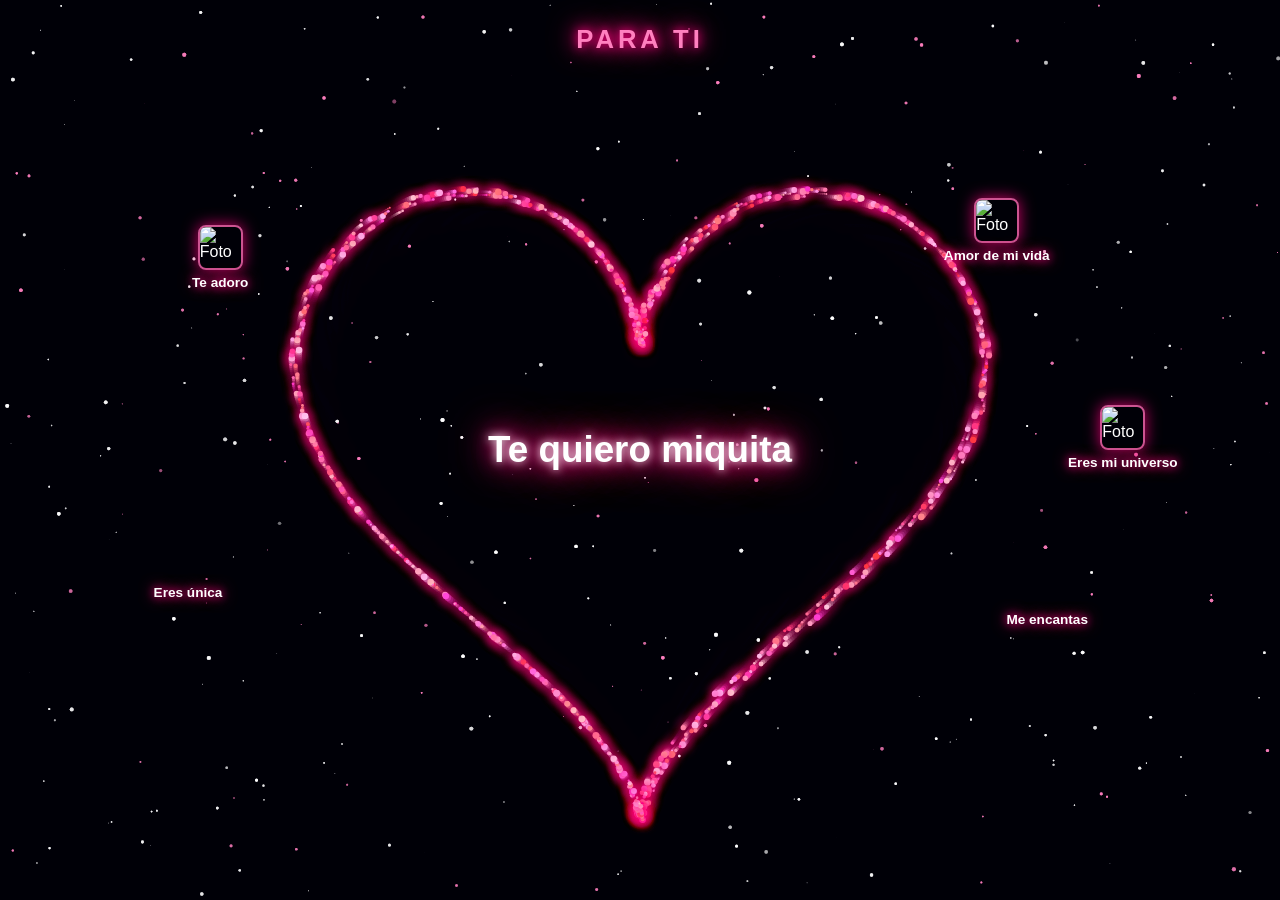
==== index.html @ d8f51f8e "Add files via upload" ====
<!DOCTYPE html>
<html lang="es">
<head>
  <meta charset="UTF-8">
  <meta name="viewport" content="width=device-width, initial-scale=1.0">
  <title>Para Mi Miquita - Universo</title>
  <style>
    * {
      margin: 0;
      padding: 0;
      box-sizing: border-box;
    }

    body {
      background: #030008;
      overflow: hidden;
      font-family: 'Segoe UI', Tahoma, Geneva, Verdana, sans-serif;
      color: #fff;
      display: flex;
      flex-direction: column;
      align-items: center;
      justify-content: center;
      height: 100vh;
    }

    canvas {
      position: absolute;
      top: 0;
      left: 0;
      width: 100%;
      height: 100%;
      z-index: 1;
    }

    .header-title {
      position: absolute;
      top: 25px;
      z-index: 10;
      font-size: 1.6rem;
      letter-spacing: 4px;
      color: #ff80bf;
      text-shadow: 0 0 10px #ff007f, 0 0 20px #ff007f, 0 0 30px #ff007f;
      text-transform: uppercase;
      font-weight: 800;
      pointer-events: none;
    }

    /* Elementos flotantes interactivos alrededor del corazón */
    .floating-item {
      position: absolute;
      z-index: 10;
      display: flex;
      flex-direction: column;
      align-items: center;
      pointer-events: none;
      animation: floatMotion 5s ease-in-out infinite alternate;
    }

    .floating-item img {
      width: 45px;
      height: 45px;
      border-radius: 8px;
      border: 2px solid rgba(255, 105, 180, 0.8);
      box-shadow: 0 0 15px rgba(255, 0, 128, 0.8);
      object-fit: cover;
      margin-bottom: 5px;
    }

    .floating-item span {
      font-size: 0.85rem;
      color: #ffffff;
      text-shadow: 0 0 8px #ff007f, 0 0 15px #ff007f;
      font-weight: 600;
    }

    @keyframes floatMotion {
      0% { transform: translateY(0px) rotate(-2deg); }
      50% { transform: translateY(-12px) rotate(2deg); }
      100% { transform: translateY(0px) rotate(-2deg); }
    }

    .main-text {
      position: absolute;
      z-index: 10;
      font-size: 2.3rem;
      font-weight: 900;
      color: #ffffff;
      text-shadow: 0 0 10px #ffffff, 0 0 20px #ff007f, 0 0 35px #ff007f, 0 0 50px #ff007f;
      text-align: center;
      pointer-events: none;
      animation: pulseText 2s ease-in-out infinite alternate;
    }

    @keyframes pulseText {
      0% { transform: scale(0.95); text-shadow: 0 0 10px #ff007f; }
      100% { transform: scale(1.08); text-shadow: 0 0 25px #ff007f, 0 0 45px #ff007f; }
    }
  </style>
</head>
<body>

  <div class="header-title">PARA TI</div>

  <!-- Texto flotante central actualizado -->
  <div class="main-text">Te quiero miquita</div>

  <!-- Frases e imágenes flotantes al estilo del video -->
  <div class="floating-item" style="top: 25%; left: 15%; animation-delay: 0s;">
    <img src="https://picsum.photos/100/100?random=1" alt="Foto">
    <span>Te adoro</span>
  </div>

  <div class="floating-item" style="top: 22%; right: 18%; animation-delay: 1s;">
    <img src="https://picsum.photos/100/100?random=2" alt="Foto">
    <span>Amor de mi vida</span>
  </div>

  <div class="floating-item" style="top: 65%; left: 12%; animation-delay: 2s;">
    <span>Eres única</span>
  </div>

  <div class="floating-item" style="top: 68%; right: 15%; animation-delay: 1.5s;">
    <span>Me encantas</span>
  </div>

  <div class="floating-item" style="top: 45%; right: 8%; animation-delay: 0.5s;">
    <img src="https://picsum.photos/100/100?random=3" alt="Foto">
    <span>Eres mi universo</span>
  </div>

  <canvas id="universe"></canvas>

  <script>
    const canvas = document.getElementById('universe');
    const ctx = canvas.getContext('2d');

    let width, height;
    let particles = [];
    let heartParticles = [];
    let angle = 0;

    function resize() {
      width = canvas.width = window.innerWidth;
      height = canvas.height = window.innerHeight;
    }

    window.addEventListener('resize', resize);
    resize();

    // Ecuación matemática del corazón
    function getHeartPosition(t) {
      const x = 16 * Math.pow(Math.sin(t), 3);
      const y = -(13 * Math.cos(t) - 5 * Math.cos(2 * t) - 2 * Math.cos(3 * t) - Math.cos(4 * t));
      return { x, y };
    }

    // Partículas de fondo (estrellas y polvo cósmico)
    class Star {
      constructor() {
        this.reset();
      }

      reset() {
        this.x = Math.random() * width;
        this.y = Math.random() * height;
        this.size = Math.random() * 2;
        this.alpha = Math.random();
        this.speed = Math.random() * 0.02 + 0.005;
        this.color = Math.random() > 0.3 ? '#ffffff' : '#ff80bf';
      }

      update() {
        this.alpha += this.speed;
        if (this.alpha > 1 || this.alpha < 0) {
          this.speed = -this.speed;
        }
      }

      draw() {
        ctx.beginPath();
        ctx.arc(this.x, this.y, this.size, 0, Math.PI * 2);
        ctx.fillStyle = this.color;
        ctx.globalAlpha = Math.abs(this.alpha);
        ctx.fill();
        ctx.globalAlpha = 1;
      }
    }

    // Partículas del corazón con movimiento constante
    class HeartParticle {
      constructor(t) {
        this.t = t;
        this.baseScale = Math.min(width, height) / 45;
        this.offset = (Math.random() - 0.5) * 8;
        this.speed = Math.random() * 0.02 + 0.01;
        this.size = Math.random() * 2.5 + 1;
        this.color = `hsl(${Math.random() * 50 + 310}, 100%, ${Math.random() * 30 + 60}%)`;
      }

      update(beatScale) {
        this.t += 0.005; // Movimiento continuo a lo largo del contorno
        const pos = getHeartPosition(this.t);
        const scale = this.baseScale * beatScale;

        this.x = width / 2 + pos.x * scale + this.offset;
        this.y = height / 2 + pos.y * scale + this.offset;
      }

      draw() {
        ctx.beginPath();
        ctx.arc(this.x, this.y, this.size, 0, Math.PI * 2);
        ctx.fillStyle = this.color;
        ctx.shadowBlur = 12;
        ctx.shadowColor = '#ff007f';
        ctx.fill();
        ctx.shadowBlur = 0;
      }
    }

    // Crear 400 estrellas de fondo
    for (let i = 0; i < 400; i++) {
      particles.push(new Star());
    }

    // Crear 700 partículas para el corazón
    for (let i = 0; i < 700; i++) {
      heartParticles.push(new HeartParticle((Math.PI * 2 / 700) * i));
    }

    function animate() {
      // Fondo muy oscuro con estela leve para movimiento suave
      ctx.fillStyle = 'rgba(3, 0, 8, 0.25)';
      ctx.fillRect(0, 0, width, height);

      // Efecto de latido pulsante
      angle += 0.04;
      const beatScale = 1 + Math.sin(angle) * 0.08;

      // Dibujar estrellas
      particles.forEach(p => {
        p.update();
        p.draw();
      });

      // Dibujar corazón animado
      heartParticles.forEach(hp => {
        hp.update(beatScale);
        hp.draw();
      });

      requestAnimationFrame(animate);
    }

    animate();
  </script>
</body>
</html>
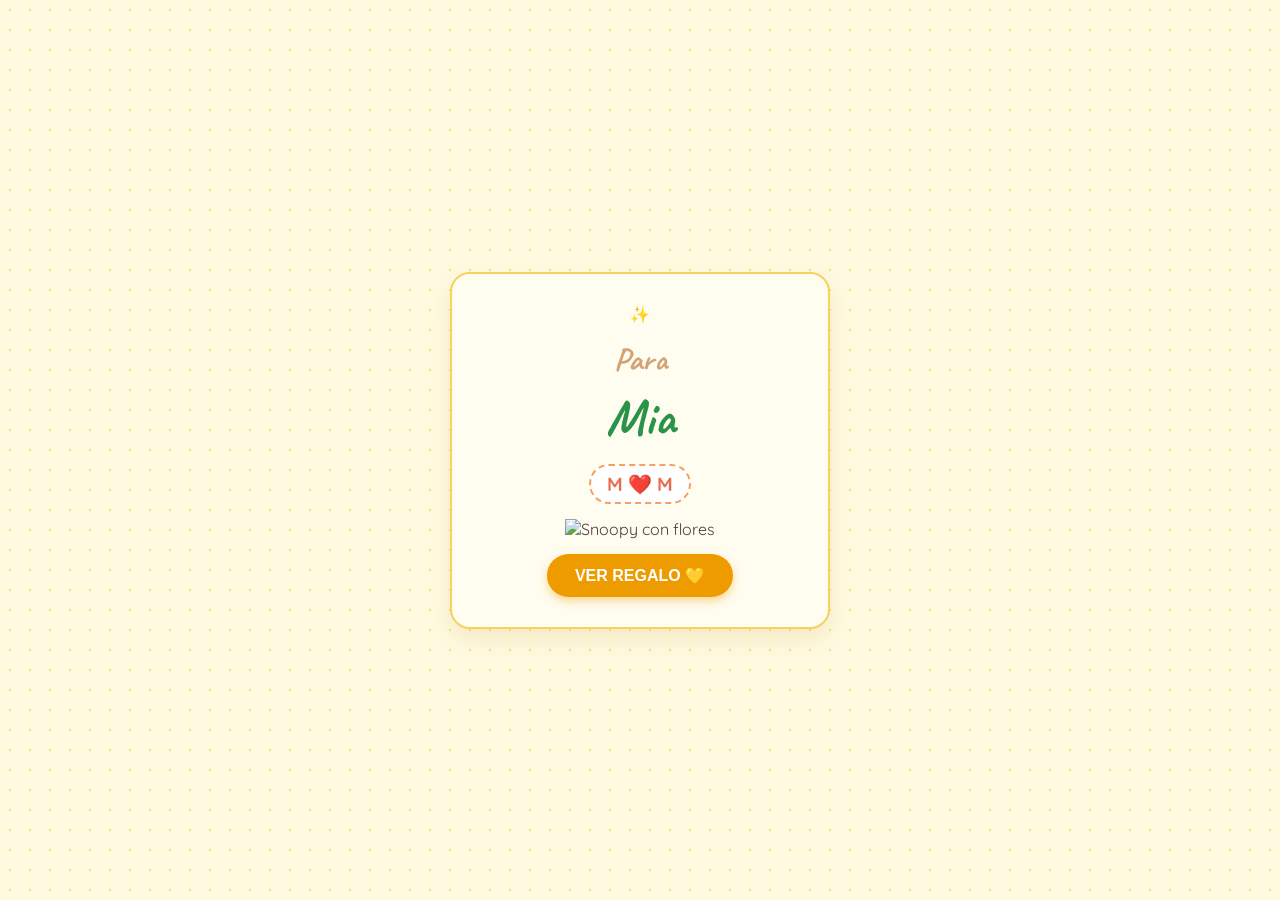
==== commit 2abc892d: "Add files via upload" ====
--- a/index.html
+++ b/index.html
@@ -3,255 +3,104 @@
 <head>
   <meta charset="UTF-8">
   <meta name="viewport" content="width=device-width, initial-scale=1.0">
-  <title>Para Mi Miquita - Universo</title>
-  <style>
-    * {
-      margin: 0;
-      padding: 0;
-      box-sizing: border-box;
-    }
-
-    body {
-      background: #030008;
-      overflow: hidden;
-      font-family: 'Segoe UI', Tahoma, Geneva, Verdana, sans-serif;
-      color: #fff;
-      display: flex;
-      flex-direction: column;
-      align-items: center;
-      justify-content: center;
-      height: 100vh;
-    }
-
-    canvas {
-      position: absolute;
-      top: 0;
-      left: 0;
-      width: 100%;
-      height: 100%;
-      z-index: 1;
-    }
-
-    .header-title {
-      position: absolute;
-      top: 25px;
-      z-index: 10;
-      font-size: 1.6rem;
-      letter-spacing: 4px;
-      color: #ff80bf;
-      text-shadow: 0 0 10px #ff007f, 0 0 20px #ff007f, 0 0 30px #ff007f;
-      text-transform: uppercase;
-      font-weight: 800;
-      pointer-events: none;
-    }
-
-    /* Elementos flotantes interactivos alrededor del corazón */
-    .floating-item {
-      position: absolute;
-      z-index: 10;
-      display: flex;
-      flex-direction: column;
-      align-items: center;
-      pointer-events: none;
-      animation: floatMotion 5s ease-in-out infinite alternate;
-    }
-
-    .floating-item img {
-      width: 45px;
-      height: 45px;
-      border-radius: 8px;
-      border: 2px solid rgba(255, 105, 180, 0.8);
-      box-shadow: 0 0 15px rgba(255, 0, 128, 0.8);
-      object-fit: cover;
-      margin-bottom: 5px;
-    }
-
-    .floating-item span {
-      font-size: 0.85rem;
-      color: #ffffff;
-      text-shadow: 0 0 8px #ff007f, 0 0 15px #ff007f;
-      font-weight: 600;
-    }
-
-    @keyframes floatMotion {
-      0% { transform: translateY(0px) rotate(-2deg); }
-      50% { transform: translateY(-12px) rotate(2deg); }
-      100% { transform: translateY(0px) rotate(-2deg); }
-    }
-
-    .main-text {
-      position: absolute;
-      z-index: 10;
-      font-size: 2.3rem;
-      font-weight: 900;
-      color: #ffffff;
-      text-shadow: 0 0 10px #ffffff, 0 0 20px #ff007f, 0 0 35px #ff007f, 0 0 50px #ff007f;
-      text-align: center;
-      pointer-events: none;
-      animation: pulseText 2s ease-in-out infinite alternate;
-    }
-
-    @keyframes pulseText {
-      0% { transform: scale(0.95); text-shadow: 0 0 10px #ff007f; }
-      100% { transform: scale(1.08); text-shadow: 0 0 25px #ff007f, 0 0 45px #ff007f; }
-    }
-  </style>
+  <title>Para Mia 🌻</title>
+  <link rel="stylesheet" href="style.css">
+  <link href="https://fonts.googleapis.com/css2?family=Caveat:wght@600&family=Quicksand:wght@500;700&display=swap" rel="stylesheet">
 </head>
 <body>
 
-  <div class="header-title">PARA TI</div>
+  <section class="card" id="step1">
+    <div class="sparkle">✨</div>
+    <h2>Para</h2>
+    <h1 class="name">Mia</h1>
+    
+    <div class="initials-badge">
+      <span>M</span> ❤️ <span>M</span>
+    </div>
 
-  <!-- Texto flotante central actualizado -->
-  <div class="main-text">Te quiero miquita</div>
+    <div class="snoopy-container">
+      <img src="https://i.ibb.co/C0yv35S/snoopy-flowers.png" alt="Snoopy con flores" class="snoopy-img">
+    </div>
 
-  <!-- Frases e imágenes flotantes al estilo del video -->
-  <div class="floating-item" style="top: 25%; left: 15%; animation-delay: 0s;">
-    <img src="https://picsum.photos/100/100?random=1" alt="Foto">
-    <span>Te adoro</span>
-  </div>
+    <button class="btn-main" onclick="nextStep(2)">VER REGALO 💛</button>
+  </section>
 
-  <div class="floating-item" style="top: 22%; right: 18%; animation-delay: 1s;">
-    <img src="https://picsum.photos/100/100?random=2" alt="Foto">
-    <span>Amor de mi vida</span>
-  </div>
+  <section class="card hidden" id="step2">
+    <div class="snoopy-small">
+      <img src="https://i.ibb.co/3s8vR0D/snoopy-happy.png" alt="Snoopy feliz">
+    </div>
 
-  <div class="floating-item" style="top: 65%; left: 12%; animation-delay: 2s;">
-    <span>Eres única</span>
-  </div>
+    <p class="quote">
+      "Aunque la distancia exista, tus flores amarillas siempre llegarán."
+    </p>
 
-  <div class="floating-item" style="top: 68%; right: 15%; animation-delay: 1.5s;">
-    <span>Me encantas</span>
-  </div>
+    <div class="flower-bouquet">
+      💐
+    </div>
 
-  <div class="floating-item" style="top: 45%; right: 8%; animation-delay: 0.5s;">
-    <img src="https://picsum.photos/100/100?random=3" alt="Foto">
-    <span>Eres mi universo</span>
-  </div>
+    <button class="btn-arrow" onclick="nextStep(3)">⬇️</button>
+  </section>
 
-  <canvas id="universe"></canvas>
+  <section class="card hidden" id="step3">
+    <div class="snoopy-hug">
+      <img src="https://i.ibb.co/4T7gG0k/snoopy-hug.png" alt="Snoopy abrazando">
+    </div>
+
+    <p class="quote">
+      "Cada flor es un pequeño recordatorio de lo especial que eres para mí.<br><br>
+      Y recuerdes que alguien está pensando en ti."
+    </p>
+
+    <div class="sunflowers-bg">🌻🌻🌻</div>
+
+    <button class="btn-arrow" onclick="nextStep(4)">⬇️</button>
+  </section>
+
+  <section class="card hidden" id="step4">
+    <div class="snoopy-writer">
+      <span class="noted-tag">Noted 📝</span>
+      <p>Tengo una sorpresa más para ti...</p>
+    </div>
+
+    <div class="envelope" onclick="nextStep(5)">
+      ✉️
+      <span class="sunflower-seal">🌻</span>
+      <p class="tap-hint">Da clic sobre la carta y descúbrelo</p>
+    </div>
+  </section>
+
+  <section class="card letter-card hidden" id="step5">
+    <div class="banner-hearts">❤️❤️❤️❤️❤️</div>
+    
+    <div class="letter-header">
+      <p><strong>De:</strong> Melwyn</p>
+      <p><strong>Para:</strong> Mia</p>
+    </div>
+
+    <h3>Una carta para ti</h3>
+
+    <div class="letter-body">
+      <p>
+        Los momentos más bonitos no siempre son los más grandes. 
+        A veces son las risas, las conversaciones largas, los pequeños detalles o simplemente compartir tiempo juntos.
+      </p>
+      <p>
+        Cada recuerdo contigo se guarda como algo especial. 
+        Y espero que todavía nos queden muchísimos momentos más por vivir.
+      </p>
+    </div>
+
+    <div class="letter-footer">
+      🌻 💛 🌻
+    </div>
+  </section>
 
   <script>
-    const canvas = document.getElementById('universe');
-    const ctx = canvas.getContext('2d');
-
-    let width, height;
-    let particles = [];
-    let heartParticles = [];
-    let angle = 0;
-
-    function resize() {
-      width = canvas.width = window.innerWidth;
-      height = canvas.height = window.innerHeight;
+    function nextStep(stepNumber) {
+      document.querySelectorAll('.card').forEach(card => card.classList.add('hidden'));
+      document.getElementById('step' + stepNumber).classList.remove('hidden');
+      window.scrollTo(0, 0);
     }
-
-    window.addEventListener('resize', resize);
-    resize();
-
-    // Ecuación matemática del corazón
-    function getHeartPosition(t) {
-      const x = 16 * Math.pow(Math.sin(t), 3);
-      const y = -(13 * Math.cos(t) - 5 * Math.cos(2 * t) - 2 * Math.cos(3 * t) - Math.cos(4 * t));
-      return { x, y };
-    }
-
-    // Partículas de fondo (estrellas y polvo cósmico)
-    class Star {
-      constructor() {
-        this.reset();
-      }
-
-      reset() {
-        this.x = Math.random() * width;
-        this.y = Math.random() * height;
-        this.size = Math.random() * 2;
-        this.alpha = Math.random();
-        this.speed = Math.random() * 0.02 + 0.005;
-        this.color = Math.random() > 0.3 ? '#ffffff' : '#ff80bf';
-      }
-
-      update() {
-        this.alpha += this.speed;
-        if (this.alpha > 1 || this.alpha < 0) {
-          this.speed = -this.speed;
-        }
-      }
-
-      draw() {
-        ctx.beginPath();
-        ctx.arc(this.x, this.y, this.size, 0, Math.PI * 2);
-        ctx.fillStyle = this.color;
-        ctx.globalAlpha = Math.abs(this.alpha);
-        ctx.fill();
-        ctx.globalAlpha = 1;
-      }
-    }
-
-    // Partículas del corazón con movimiento constante
-    class HeartParticle {
-      constructor(t) {
-        this.t = t;
-        this.baseScale = Math.min(width, height) / 45;
-        this.offset = (Math.random() - 0.5) * 8;
-        this.speed = Math.random() * 0.02 + 0.01;
-        this.size = Math.random() * 2.5 + 1;
-        this.color = `hsl(${Math.random() * 50 + 310}, 100%, ${Math.random() * 30 + 60}%)`;
-      }
-
-      update(beatScale) {
-        this.t += 0.005; // Movimiento continuo a lo largo del contorno
-        const pos = getHeartPosition(this.t);
-        const scale = this.baseScale * beatScale;
-
-        this.x = width / 2 + pos.x * scale + this.offset;
-        this.y = height / 2 + pos.y * scale + this.offset;
-      }
-
-      draw() {
-        ctx.beginPath();
-        ctx.arc(this.x, this.y, this.size, 0, Math.PI * 2);
-        ctx.fillStyle = this.color;
-        ctx.shadowBlur = 12;
-        ctx.shadowColor = '#ff007f';
-        ctx.fill();
-        ctx.shadowBlur = 0;
-      }
-    }
-
-    // Crear 400 estrellas de fondo
-    for (let i = 0; i < 400; i++) {
-      particles.push(new Star());
-    }
-
-    // Crear 700 partículas para el corazón
-    for (let i = 0; i < 700; i++) {
-      heartParticles.push(new HeartParticle((Math.PI * 2 / 700) * i));
-    }
-
-    function animate() {
-      // Fondo muy oscuro con estela leve para movimiento suave
-      ctx.fillStyle = 'rgba(3, 0, 8, 0.25)';
-      ctx.fillRect(0, 0, width, height);
-
-      // Efecto de latido pulsante
-      angle += 0.04;
-      const beatScale = 1 + Math.sin(angle) * 0.08;
-
-      // Dibujar estrellas
-      particles.forEach(p => {
-        p.update();
-        p.draw();
-      });
-
-      // Dibujar corazón animado
-      heartParticles.forEach(hp => {
-        hp.update(beatScale);
-        hp.draw();
-      });
-
-      requestAnimationFrame(animate);
-    }
-
-    animate();
   </script>
 </body>
 </html>
--- a/style.css
+++ b/style.css
@@ -0,0 +1,147 @@
+* {
+  box-sizing: border-box;
+  margin: 0;
+  padding: 0;
+}
+
+body {
+  background-color: #fefae0;
+  background-image: radial-gradient(#ffe066 1px, transparent 1px);
+  background-size: 20px 20px;
+  font-family: 'Quicksand', sans-serif;
+  display: flex;
+  justify-content: center;
+  align-items: center;
+  min-height: 100vh;
+  color: #4a3e3d;
+  padding: 20px;
+}
+
+.card {
+  background: #fffdf0;
+  border: 2px solid #f4d35e;
+  border-radius: 20px;
+  width: 100%;
+  max-width: 380px;
+  padding: 30px 20px;
+  text-align: center;
+  box-shadow: 0 10px 25px rgba(212, 163, 89, 0.2);
+  display: flex;
+  flex-direction: column;
+  align-items: center;
+  gap: 15px;
+  animation: fadeIn 0.5s ease-in-out;
+}
+
+.hidden {
+  display: none !important;
+}
+
+/* Encabezados y Texto */
+h1.name {
+  font-family: 'Caveat', cursive;
+  font-size: 3.2rem;
+  color: #2b9348;
+  margin-top: -10px;
+}
+
+h2 {
+  font-family: 'Caveat', cursive;
+  font-size: 2rem;
+  color: #d4a373;
+}
+
+.quote {
+  font-family: 'Caveat', cursive;
+  font-size: 1.6rem;
+  line-height: 1.4;
+  color: #3d405b;
+}
+
+/* Iniciales M & M */
+.initials-badge {
+  background: #fff;
+  border: 2px dashed #f4a261;
+  padding: 6px 16px;
+  border-radius: 30px;
+  font-weight: bold;
+  font-size: 1.2rem;
+  color: #e76f51;
+}
+
+/* Botones */
+.btn-main {
+  background: #ee9b00;
+  color: white;
+  border: none;
+  padding: 12px 28px;
+  font-size: 1rem;
+  font-weight: bold;
+  border-radius: 25px;
+  cursor: pointer;
+  box-shadow: 0 4px 10px rgba(238, 155, 0, 0.4);
+  transition: transform 0.2s;
+}
+
+.btn-main:hover {
+  transform: scale(1.05);
+}
+
+.btn-arrow {
+  background: transparent;
+  border: none;
+  font-size: 2rem;
+  cursor: pointer;
+  animation: bounce 1.5s infinite;
+}
+
+/* Carta */
+.letter-card {
+  background: #ffffff;
+  border: 2px solid #e9c46a;
+}
+
+.letter-header {
+  width: 100%;
+  text-align: left;
+  font-size: 0.95rem;
+  color: #6c757d;
+  border-bottom: 1px linear #e9c46a;
+  padding-bottom: 5px;
+}
+
+.letter-body {
+  text-align: justify;
+  font-size: 0.95rem;
+  line-height: 1.6;
+  color: #2b2d42;
+  margin: 10px 0;
+}
+
+.envelope {
+  font-size: 4rem;
+  cursor: pointer;
+  position: relative;
+  transition: transform 0.2s;
+}
+
+.envelope:hover {
+  transform: scale(1.1);
+}
+
+.tap-hint {
+  font-size: 0.85rem;
+  color: #8d99ae;
+  margin-top: 5px;
+}
+
+/* Animaciones */
+@keyframes fadeIn {
+  from { opacity: 0; transform: translateY(10px); }
+  to { opacity: 1; transform: translateY(0); }
+}
+
+@keyframes bounce {
+  0%, 100% { transform: translateY(0); }
+  50% { transform: translateY(8px); }
+}
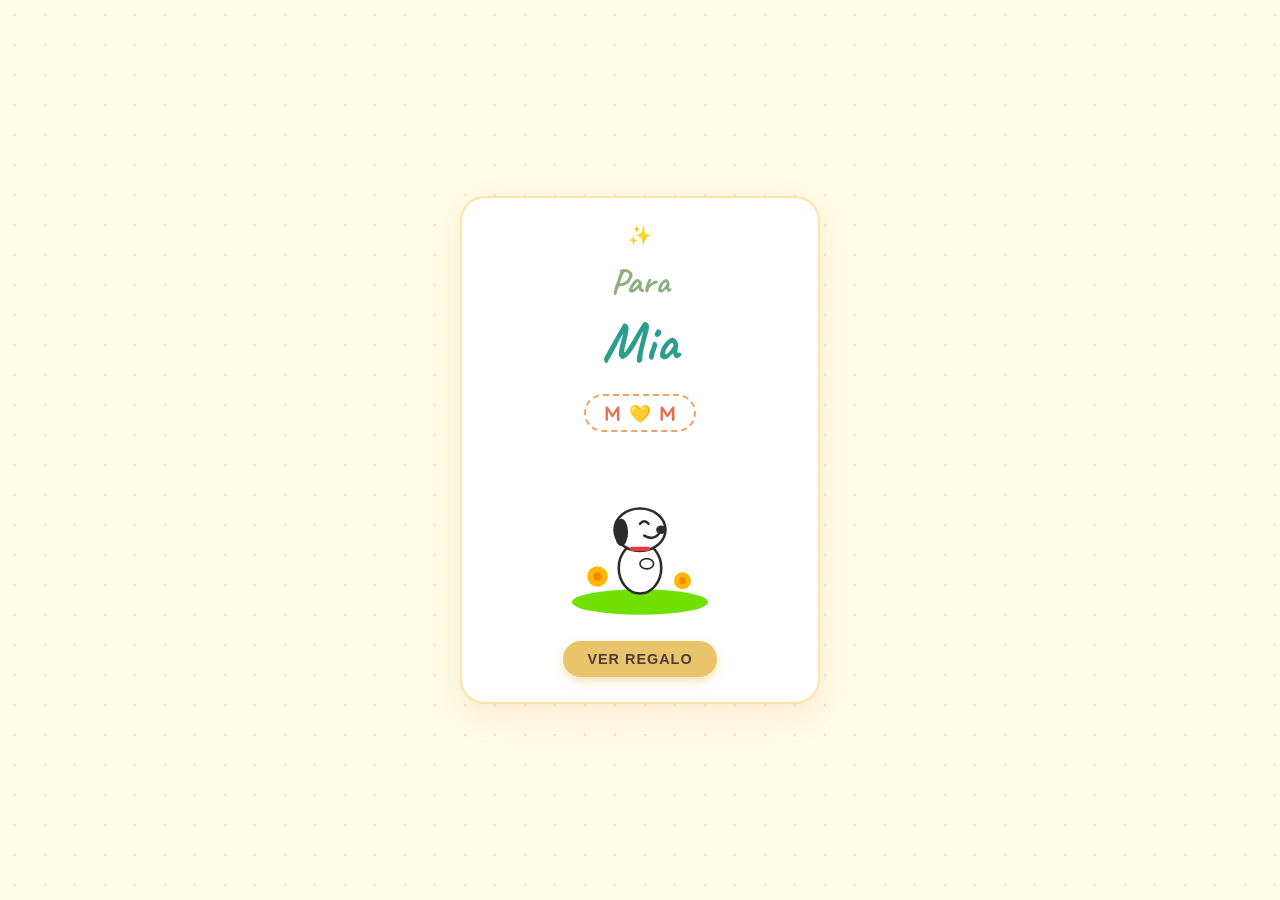
==== commit b379f071: "Update index.html" ====
--- a/index.html
+++ b/index.html
@@ -1,4 +1,4 @@
-<!DOCTYPE html>
+ <!DOCTYPE html>
 <html lang="es">
 <head>
   <meta charset="UTF-8">
@@ -9,25 +9,63 @@
 </head>
 <body>
 
+  <!-- PÉTALOS CAYENDO DE FONDO -->
+  <div class="petals-container">
+    <div class="petal">🍃</div>
+    <div class="petal">💛</div>
+    <div class="petal">✨</div>
+    <div class="petal">🍃</div>
+    <div class="petal">💛</div>
+  </div>
+
+  <!-- PANTALLA 1: INICIO -->
   <section class="card" id="step1">
     <div class="sparkle">✨</div>
-    <h2>Para</h2>
+    <h2 class="title-para">Para</h2>
     <h1 class="name">Mia</h1>
     
     <div class="initials-badge">
-      <span>M</span> ❤️ <span>M</span>
+      <span class="init">M</span>
+      <div class="heart-ring">💛</div>
+      <span class="init">M</span>
     </div>
 
-    <div class="snoopy-container">
-      <img src="https://i.ibb.co/C0yv35S/snoopy-flowers.png" alt="Snoopy con flores" class="snoopy-img">
+    <!-- SNOOPY DIBUJADO EN SVG -->
+    <div class="snoopy-illustration">
+      <svg class="snoopy-svg" viewBox="0 0 200 200">
+        <!-- Pastito -->
+        <ellipse cx="100" cy="180" rx="80" ry="15" fill="#70e000"/>
+        <!-- Flores -->
+        <circle cx="50" cy="150" r="12" fill="#ffb703"/>
+        <circle cx="50" cy="150" r="5" fill="#fb8500"/>
+        <circle cx="150" cy="155" r="10" fill="#ffb703"/>
+        <circle cx="150" cy="155" r="4" fill="#fb8500"/>
+        <!-- Cuerpo de Snoopy -->
+        <ellipse cx="100" cy="140" rx="25" ry="30" fill="#ffffff" stroke="#2b2b2b" stroke-width="3"/>
+        <!-- Cabeza -->
+        <ellipse cx="100" cy="95" rx="30" ry="25" fill="#ffffff" stroke="#2b2b2b" stroke-width="3"/>
+        <!-- Oreja -->
+        <ellipse cx="78" cy="98" rx="8" ry="16" fill="#2b2b2b"/>
+        <!-- Nariz -->
+        <ellipse cx="125" cy="95" rx="6" ry="5" fill="#2b2b2b"/>
+        <!-- Ojo cerrado feliz -->
+        <path d="M 100 88 Q 105 82 110 88" fill="transparent" stroke="#2b2b2b" stroke-width="3" stroke-linecap="round"/>
+        <!-- Sonrisa -->
+        <path d="M 105 102 Q 115 108 122 100" fill="transparent" stroke="#2b2b2b" stroke-width="3" stroke-linecap="round"/>
+        <!-- Collar rojo -->
+        <rect x="88" y="115" width="24" height="5" fill="#e63946" rx="2"/>
+        <!-- Manos juntas -->
+        <ellipse cx="108" cy="135" rx="8" ry="6" fill="#ffffff" stroke="#2b2b2b" stroke-width="2"/>
+      </svg>
     </div>
 
-    <button class="btn-main" onclick="nextStep(2)">VER REGALO 💛</button>
+    <button class="btn-main" onclick="nextStep(2)">VER REGALO</button>
   </section>
 
+  <!-- PANTALLA 2: MENSAJE 1 -->
   <section class="card hidden" id="step2">
-    <div class="snoopy-small">
-      <img src="https://i.ibb.co/3s8vR0D/snoopy-happy.png" alt="Snoopy feliz">
+    <div class="snoopy-icon-top">
+      🐶🎀
     </div>
 
     <p class="quote">
@@ -35,15 +73,16 @@
     </p>
 
     <div class="flower-bouquet">
-      💐
+      🌻💐🌻
     </div>
 
     <button class="btn-arrow" onclick="nextStep(3)">⬇️</button>
   </section>
 
+  <!-- PANTALLA 3: MENSAJE 2 -->
   <section class="card hidden" id="step3">
-    <div class="snoopy-hug">
-      <img src="https://i.ibb.co/4T7gG0k/snoopy-hug.png" alt="Snoopy abrazando">
+    <div class="snoopy-hug-icon">
+      🐶🤗🐥
     </div>
 
     <p class="quote">
@@ -51,33 +90,41 @@
       Y recuerdes que alguien está pensando en ti."
     </p>
 
-    <div class="sunflowers-bg">🌻🌻🌻</div>
+    <div class="sunflowers-row">
+      🌻🌻🌻🌻
+    </div>
 
     <button class="btn-arrow" onclick="nextStep(4)">⬇️</button>
   </section>
 
+  <!-- PANTALLA 4: AVISO CARTA -->
   <section class="card hidden" id="step4">
-    <div class="snoopy-writer">
-      <span class="noted-tag">Noted 📝</span>
-      <p>Tengo una sorpresa más para ti...</p>
+    <div class="snoopy-noted">
+      <div class="noted-badge">Noted 📝</div>
+      <p class="surprise-text">Tengo una sorpresa más para ti...</p>
     </div>
 
-    <div class="envelope" onclick="nextStep(5)">
-      ✉️
-      <span class="sunflower-seal">🌻</span>
+    <div class="envelope-box" onclick="nextStep(5)">
+      <div class="envelope-graphic">
+        ✉️
+        <span class="seal">🌻</span>
+      </div>
       <p class="tap-hint">Da clic sobre la carta y descúbrelo</p>
     </div>
   </section>
 
+  <!-- PANTALLA 5: CARTA DE AMOR -->
   <section class="card letter-card hidden" id="step5">
-    <div class="banner-hearts">❤️❤️❤️❤️❤️</div>
+    <div class="garland">
+      💖 💖 💖 💖 💖
+    </div>
     
     <div class="letter-header">
       <p><strong>De:</strong> Melwyn</p>
       <p><strong>Para:</strong> Mia</p>
     </div>
 
-    <h3>Una carta para ti</h3>
+    <h3 class="letter-title">Una carta para ti</h3>
 
     <div class="letter-body">
       <p>
@@ -103,4 +150,4 @@
     }
   </script>
 </body>
-</html>+</html>
--- a/style.css
+++ b/style.css
@@ -1,132 +1,234 @@
-* {
+ * {
   box-sizing: border-box;
   margin: 0;
   padding: 0;
 }
 
 body {
-  background-color: #fefae0;
-  background-image: radial-gradient(#ffe066 1px, transparent 1px);
-  background-size: 20px 20px;
+  background-color: #fffbe6;
+  background-image: 
+    radial-gradient(#f9dcc4 1.5px, transparent 1.5px),
+    radial-gradient(#fefae0 1.5px, #fffbe6 1.5px);
+  background-size: 30px 30px;
+  background-position: 0 0, 15px 15px;
   font-family: 'Quicksand', sans-serif;
   display: flex;
   justify-content: center;
   align-items: center;
   min-height: 100vh;
   color: #4a3e3d;
-  padding: 20px;
-}
-
+  padding: 15px;
+  overflow-x: hidden;
+  position: relative;
+}
+
+/* EFECTO DE PÉTALOS CAYENDO */
+.petals-container {
+  position: fixed;
+  top: 0;
+  left: 0;
+  width: 100%;
+  height: 100%;
+  pointer-events: none;
+  z-index: 10;
+}
+
+.petal {
+  position: absolute;
+  top: -10%;
+  font-size: 1.5rem;
+  animation: fall 7s linear infinite;
+  opacity: 0.7;
+}
+
+.petal:nth-child(1) { left: 10%; animation-delay: 0s; }
+.petal:nth-child(2) { left: 30%; animation-delay: 2s; }
+.petal:nth-child(3) { left: 55%; animation-delay: 4s; }
+.petal:nth-child(4) { left: 75%; animation-delay: 1s; }
+.petal:nth-child(5) { left: 90%; animation-delay: 3s; }
+
+@keyframes fall {
+  0% { transform: translateY(0) rotate(0deg); opacity: 1; }
+  100% { transform: translateY(105vh) rotate(360deg); opacity: 0; }
+}
+
+/* TARJETA PRINCIPAL */
 .card {
-  background: #fffdf0;
-  border: 2px solid #f4d35e;
-  border-radius: 20px;
-  width: 100%;
-  max-width: 380px;
-  padding: 30px 20px;
+  background: #ffffff;
+  border: 2px solid #ffe3a8;
+  border-radius: 25px;
+  width: 100%;
+  max-width: 360px;
+  padding: 25px 20px;
   text-align: center;
-  box-shadow: 0 10px 25px rgba(212, 163, 89, 0.2);
+  box-shadow: 0 12px 30px rgba(244, 162, 97, 0.15);
   display: flex;
   flex-direction: column;
   align-items: center;
-  gap: 15px;
-  animation: fadeIn 0.5s ease-in-out;
+  gap: 12px;
+  position: relative;
+  z-index: 20;
+  animation: popIn 0.4s cubic-bezier(0.175, 0.885, 0.32, 1.275);
 }
 
 .hidden {
   display: none !important;
 }
 
-/* Encabezados y Texto */
+/* TEXTOS Y TÍTULOS */
+.sparkle {
+  color: #f4a261;
+  font-size: 1.2rem;
+}
+
+.title-para {
+  font-family: 'Caveat', cursive;
+  font-size: 2.2rem;
+  color: #8ab17d;
+  margin-bottom: -10px;
+}
+
 h1.name {
   font-family: 'Caveat', cursive;
-  font-size: 3.2rem;
-  color: #2b9348;
-  margin-top: -10px;
-}
-
-h2 {
-  font-family: 'Caveat', cursive;
-  font-size: 2rem;
-  color: #d4a373;
+  font-size: 3.5rem;
+  color: #2a9d8f;
+  margin-bottom: 5px;
 }
 
 .quote {
   font-family: 'Caveat', cursive;
-  font-size: 1.6rem;
-  line-height: 1.4;
+  font-size: 1.7rem;
+  line-height: 1.35;
   color: #3d405b;
-}
-
-/* Iniciales M & M */
+  margin: 10px 0;
+}
+
+/* INICIALES M M */
 .initials-badge {
+  display: flex;
+  align-items: center;
+  justify-content: center;
+  gap: 8px;
   background: #fff;
   border: 2px dashed #f4a261;
-  padding: 6px 16px;
-  border-radius: 30px;
-  font-weight: bold;
-  font-size: 1.2rem;
+  padding: 4px 18px;
+  border-radius: 20px;
+}
+
+.init {
+  font-weight: 700;
+  font-size: 1.3rem;
   color: #e76f51;
 }
 
-/* Botones */
+.heart-ring {
+  font-size: 1.1rem;
+}
+
+/* SNOOPY SVG */
+.snoopy-illustration {
+  width: 170px;
+  height: 170px;
+  margin: 5px 0;
+}
+
+.snoopy-svg {
+  width: 100%;
+  height: 100%;
+}
+
+/* BOTONES */
 .btn-main {
-  background: #ee9b00;
-  color: white;
+  background: #e9c46a;
+  color: #4a3e3d;
   border: none;
-  padding: 12px 28px;
-  font-size: 1rem;
-  font-weight: bold;
-  border-radius: 25px;
+  padding: 10px 24px;
+  font-size: 0.9rem;
+  font-weight: 700;
+  letter-spacing: 1px;
+  border-radius: 20px;
   cursor: pointer;
-  box-shadow: 0 4px 10px rgba(238, 155, 0, 0.4);
-  transition: transform 0.2s;
+  box-shadow: 0 4px 10px rgba(233, 196, 106, 0.5);
+  transition: transform 0.2s, background-color 0.2s;
+  margin-top: 5px;
 }
 
 .btn-main:hover {
   transform: scale(1.05);
+  background: #f4a261;
+  color: #fff;
 }
 
 .btn-arrow {
-  background: transparent;
+  background: #e9c46a;
+  color: #fff;
   border: none;
-  font-size: 2rem;
+  width: 40px;
+  height: 40px;
+  border-radius: 50%;
+  font-size: 1.2rem;
   cursor: pointer;
-  animation: bounce 1.5s infinite;
-}
-
-/* Carta */
-.letter-card {
-  background: #ffffff;
-  border: 2px solid #e9c46a;
-}
-
-.letter-header {
-  width: 100%;
-  text-align: left;
-  font-size: 0.95rem;
-  color: #6c757d;
-  border-bottom: 1px linear #e9c46a;
-  padding-bottom: 5px;
-}
-
-.letter-body {
-  text-align: justify;
-  font-size: 0.95rem;
-  line-height: 1.6;
-  color: #2b2d42;
+  display: flex;
+  align-items: center;
+  justify-content: center;
+  animation: floatArrow 1.5s infinite ease-in-out;
+}
+
+@keyframes floatArrow {
+  0%, 100% { transform: translateY(0); }
+  50% { transform: translateY(6px); }
+}
+
+/* ELEMENTOS DECORATIVOS PANTALLAS */
+.snoopy-icon-top, .snoopy-hug-icon {
+  font-size: 3rem;
+}
+
+.flower-bouquet, .sunflowers-row {
+  font-size: 2.2rem;
   margin: 10px 0;
 }
 
-.envelope {
-  font-size: 4rem;
+.noted-badge {
+  background: #e76f51;
+  color: white;
+  display: inline-block;
+  padding: 3px 12px;
+  border-radius: 12px;
+  font-size: 0.9rem;
+  font-weight: bold;
+  transform: rotate(-3deg);
+  margin-bottom: 8px;
+}
+
+.surprise-text {
+  font-family: 'Caveat', cursive;
+  font-size: 1.8rem;
+  color: #2a9d8f;
+}
+
+.envelope-box {
   cursor: pointer;
+  margin-top: 15px;
+  transition: transform 0.2s;
+}
+
+.envelope-box:hover {
+  transform: scale(1.08);
+}
+
+.envelope-graphic {
+  font-size: 4.5rem;
   position: relative;
-  transition: transform 0.2s;
-}
-
-.envelope:hover {
-  transform: scale(1.1);
+  display: inline-block;
+}
+
+.seal {
+  position: absolute;
+  font-size: 1.5rem;
+  top: 50%;
+  left: 50%;
+  transform: translate(-50%, -20%);
 }
 
 .tap-hint {
@@ -135,13 +237,48 @@
   margin-top: 5px;
 }
 
-/* Animaciones */
-@keyframes fadeIn {
-  from { opacity: 0; transform: translateY(10px); }
-  to { opacity: 1; transform: translateY(0); }
-}
-
-@keyframes bounce {
-  0%, 100% { transform: translateY(0); }
-  50% { transform: translateY(8px); }
-}+/* CARTA FINAL */
+.letter-card {
+  background: #ffffff;
+  border: 2px solid #e9c46a;
+}
+
+.garland {
+  font-size: 1rem;
+  letter-spacing: 4px;
+}
+
+.letter-header {
+  width: 100%;
+  text-align: left;
+  font-size: 0.9rem;
+  color: #6c757d;
+  border-bottom: 1px dashed #e9c46a;
+  padding-bottom: 8px;
+}
+
+.letter-title {
+  font-family: 'Caveat', cursive;
+  font-size: 2rem;
+  color: #e76f51;
+}
+
+.letter-body {
+  text-align: left;
+  font-size: 0.92rem;
+  line-height: 1.6;
+  color: #2b2d42;
+  display: flex;
+  flex-direction: column;
+  gap: 10px;
+}
+
+.letter-footer {
+  font-size: 1.2rem;
+  margin-top: 5px;
+}
+
+@keyframes popIn {
+  from { opacity: 0; transform: scale(0.9); }
+  to { opacity: 1; transform: scale(1); }
+}
